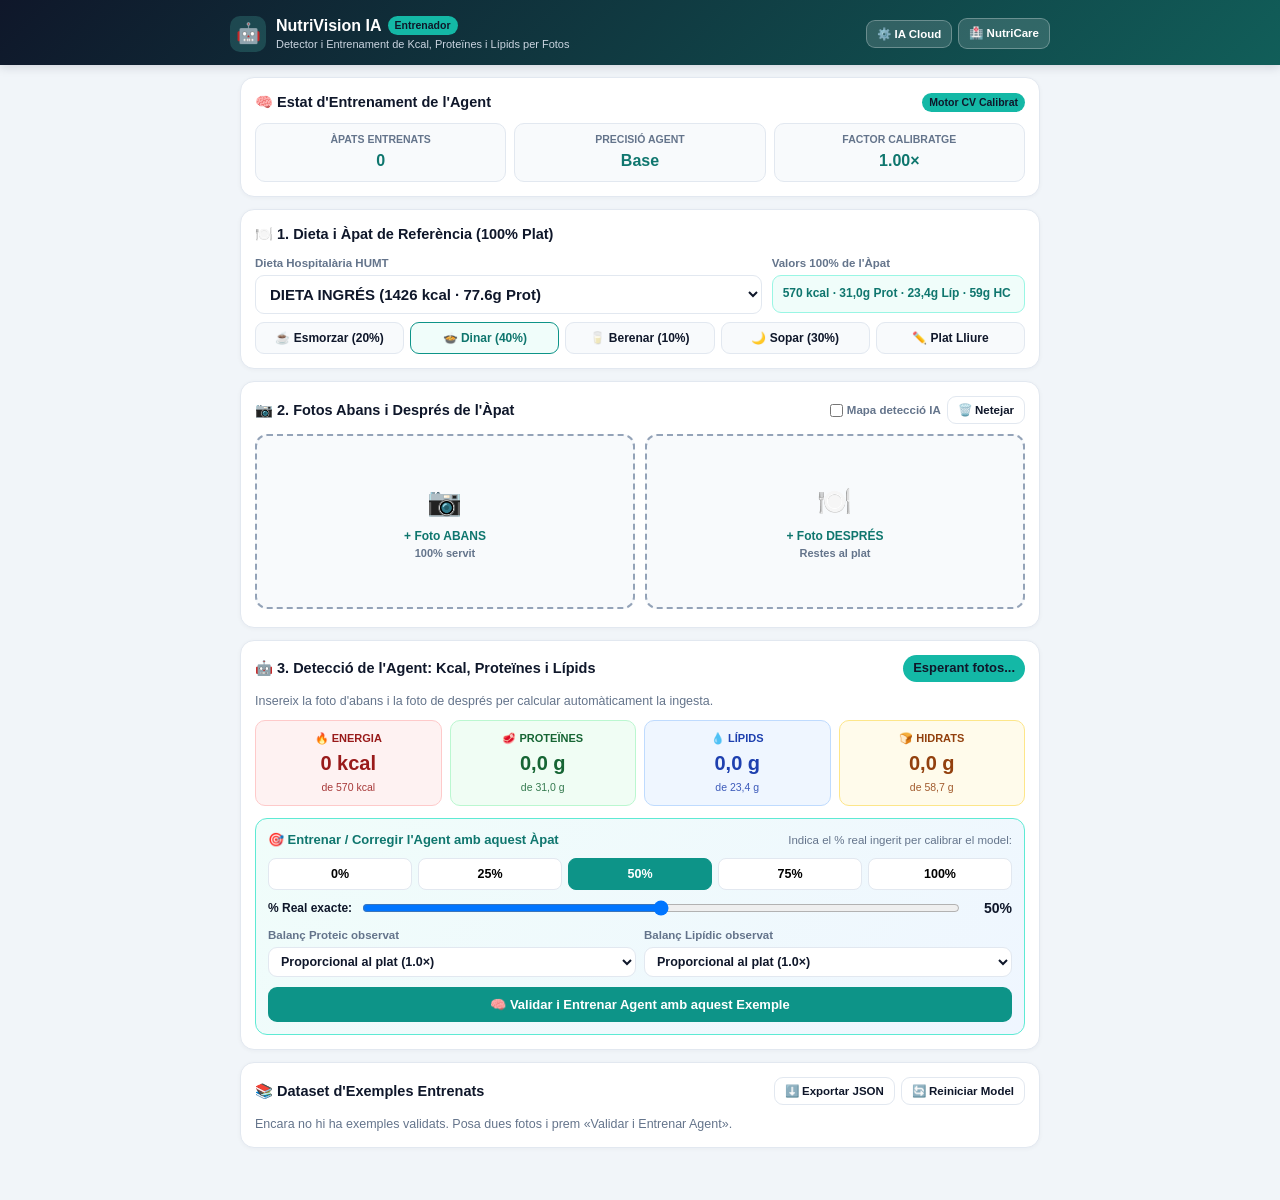
==== foto-agent.html @ 49af00ed "Actualitzar foto-agent.html (Flux progressiu de 9 passos)" ====
<!DOCTYPE html>
<html lang="ca">
<head>
  <meta charset="UTF-8">
  <meta name="viewport" content="width=device-width, initial-scale=1.0, maximum-scale=1.0, user-scalable=no, viewport-fit=cover">
  <meta name="theme-color" content="#0d9488">
  <meta name="apple-mobile-web-app-title" content="NutriVision">
  <meta name="apple-mobile-web-app-capable" content="yes">
  <meta name="apple-mobile-web-app-status-bar-style" content="default">
  <link rel="icon" type="image/svg+xml" href="favicon.svg">
  <link rel="icon" type="image/png" sizes="32x32" href="favicon.png">
  <link rel="apple-touch-icon" sizes="180x180" href="apple-touch-icon.png">
  <link rel="manifest" href="manifest-agent.json">
  <title>NutriVision IA · Entrenador d'Ingesta per Fotos</title>
  <style>
    :root {
      --primary: #0d9488;
      --primary-dark: #0f766e;
      --primary-soft: #f0fdfa;
      --accent: #0284c7;
      --bg: #f1f5f9;
      --surface: #ffffff;
      --surface-alt: #f8fafc;
      --border: #e2e8f0;
      --text: #0f172a;
      --text-muted: #64748b;
      --danger: #dc2626;
      --success: #16a34a;
      --warning: #d97706;
    }

    * {
      box-sizing: border-box;
      margin: 0;
      padding: 0;
      -webkit-tap-highlight-color: transparent;
    }

    html, body {
      width: 100%;
      max-width: 100%;
      overflow-x: hidden;
      font-family: -apple-system, BlinkMacSystemFont, "Segoe UI", Roboto, sans-serif;
      background: var(--bg);
      color: var(--text);
      font-size: 14px;
      line-height: 1.45;
      padding-bottom: calc(env(safe-area-inset-bottom, 16px) + 20px);
    }

    .app-header {
      background: linear-gradient(135deg, #0f172a 0%, #115e59 100%);
      color: #fff;
      padding: max(14px, calc(env(safe-area-inset-top, 0px) + 10px)) 16px 12px;
      box-shadow: 0 2px 10px rgba(15, 23, 42, 0.15);
    }

    .header-inner {
      max-width: 820px;
      margin: 0 auto;
      display: flex;
      justify-content: space-between;
      align-items: center;
      gap: 10px;
      flex-wrap: wrap;
    }

    .brand {
      display: flex;
      align-items: center;
      gap: 10px;
    }

    .brand-icon {
      width: 36px;
      height: 36px;
      border-radius: 10px;
      background: rgba(94, 234, 212, 0.18);
      display: flex;
      align-items: center;
      justify-content: center;
      font-size: 20px;
    }

    .brand h1 {
      font-size: 16px;
      font-weight: 800;
      display: flex;
      align-items: center;
      gap: 6px;
    }

    .tag-pill {
      font-size: 10.5px;
      padding: 2px 7px;
      border-radius: 999px;
      background: #14b8a6;
      color: #0f172a;
      font-weight: 800;
    }

    .container {
      max-width: 820px;
      margin: 12px auto;
      padding: 0 10px;
      display: flex;
      flex-direction: column;
      gap: 12px;
    }

    .card {
      background: var(--surface);
      border: 1px solid var(--border);
      border-radius: 14px;
      padding: 14px;
      box-shadow: 0 1px 4px rgba(15, 23, 42, 0.04);
    }

    .card-header {
      display: flex;
      justify-content: space-between;
      align-items: center;
      gap: 8px;
      flex-wrap: wrap;
      margin-bottom: 10px;
    }

    .card-title {
      font-size: 14.5px;
      font-weight: 800;
      color: var(--text);
      display: flex;
      align-items: center;
      gap: 6px;
    }

    .stats-strip {
      display: grid;
      grid-template-columns: repeat(3, 1fr);
      gap: 8px;
    }

    .stat-mini {
      background: var(--surface-alt);
      border: 1px solid var(--border);
      border-radius: 10px;
      padding: 8px 10px;
      text-align: center;
    }

    .stat-mini .lbl {
      font-size: 10.5px;
      font-weight: 700;
      color: var(--text-muted);
      text-transform: uppercase;
    }

    .stat-mini .val {
      font-size: 16px;
      font-weight: 900;
      color: var(--primary-dark);
      margin-top: 2px;
    }

    .form-grid {
      display: grid;
      grid-template-columns: 2fr 1fr;
      gap: 10px;
    }

    @media (max-width: 600px) {
      .form-grid {
        grid-template-columns: 1fr;
      }
    }

    label {
      display: block;
      font-size: 11.5px;
      font-weight: 700;
      color: var(--text-muted);
      margin-bottom: 4px;
    }

    select, input[type="number"], input[type="text"] {
      width: 100%;
      padding: 9px 10px;
      border: 1.5px solid var(--border);
      border-radius: 9px;
      font-size: 15px;
      font-weight: 600;
      background: #fff;
      color: var(--text);
    }

    .meal-pills {
      display: grid;
      grid-template-columns: repeat(5, 1fr);
      gap: 6px;
      margin-top: 8px;
    }

    @media (max-width: 520px) {
      .meal-pills {
        grid-template-columns: repeat(3, 1fr);
      }
    }

    .meal-pill-btn {
      padding: 8px 6px;
      border-radius: 9px;
      border: 1.5px solid var(--border);
      background: var(--surface-alt);
      font-size: 12px;
      font-weight: 700;
      cursor: pointer;
      text-align: center;
      color: var(--text);
    }

    .meal-pill-btn.active {
      border-color: var(--primary);
      background: var(--primary-soft);
      color: var(--primary-dark);
    }

    .photos-grid {
      display: grid;
      grid-template-columns: 1fr 1fr;
      gap: 10px;
    }

    .photo-box {
      border: 2px dashed #94a3b8;
      border-radius: 12px;
      background: var(--surface-alt);
      min-height: 175px;
      display: flex;
      flex-direction: column;
      align-items: center;
      justify-content: center;
      padding: 10px;
      cursor: pointer;
      position: relative;
      overflow: hidden;
      text-align: center;
    }

    .photo-box.loaded {
      border-style: solid;
      border-color: var(--primary);
      background: #f0fdfa;
    }

    .photo-box img, .photo-box canvas {
      max-width: 100%;
      max-height: 150px;
      border-radius: 8px;
      object-fit: cover;
      display: block;
    }

    .photo-tag {
      margin-top: 6px;
      font-size: 12px;
      font-weight: 800;
      color: var(--primary-dark);
    }

    .btn {
      display: inline-flex;
      align-items: center;
      justify-content: center;
      gap: 6px;
      padding: 9px 14px;
      border-radius: 9px;
      font-size: 13px;
      font-weight: 800;
      border: 1.5px solid transparent;
      cursor: pointer;
      text-decoration: none;
    }

    .btn-sm {
      padding: 6px 10px;
      font-size: 11.5px;
    }

    .btn-primary {
      background: var(--primary);
      color: #fff;
    }

    .btn-outline {
      background: #fff;
      border-color: var(--border);
      color: var(--text);
    }

    .btn-header {
      background: rgba(255, 255, 255, 0.14);
      color: #fff;
      border-color: rgba(255, 255, 255, 0.28);
    }

    .macros-result-grid {
      display: grid;
      grid-template-columns: repeat(4, 1fr);
      gap: 8px;
      margin-top: 10px;
    }

    @media (max-width: 520px) {
      .macros-result-grid {
        grid-template-columns: repeat(2, 1fr);
      }
    }

    .macro-card {
      padding: 10px;
      border-radius: 10px;
      text-align: center;
      border: 1.5px solid var(--border);
    }

    .macro-card.kcal { background: #fef2f2; border-color: #fecaca; color: #991b1b; }
    .macro-card.prot { background: #f0fdf4; border-color: #bbf7d0; color: #166534; }
    .macro-card.lip  { background: #eff6ff; border-color: #bfdbfe; color: #1e40af; }
    .macro-card.carb { background: #fffbeb; border-color: #fde68a; color: #92400e; }

    .macro-card .m-lbl {
      font-size: 11px;
      font-weight: 800;
      text-transform: uppercase;
    }

    .macro-card .m-val {
      font-size: 20px;
      font-weight: 900;
      margin: 2px 0;
    }

    .macro-card .m-sub {
      font-size: 10.5px;
      opacity: 0.85;
    }

    .train-box {
      margin-top: 12px;
      padding: 12px;
      border-radius: 12px;
      background: linear-gradient(135deg, #f0fdfa 0%, #eff6ff 100%);
      border: 1.5px solid #5eead4;
    }

    .comstock-quick-row {
      display: grid;
      grid-template-columns: repeat(5, 1fr);
      gap: 6px;
      margin: 8px 0;
    }

    .comstock-q-btn {
      padding: 8px 4px;
      border-radius: 8px;
      border: 1.5px solid var(--border);
      background: #fff;
      font-weight: 800;
      font-size: 12.5px;
      cursor: pointer;
    }

    .comstock-q-btn.active {
      background: var(--primary);
      color: #fff;
      border-color: var(--primary);
    }

    .history-item {
      display: flex;
      justify-content: space-between;
      align-items: center;
      gap: 8px;
      padding: 8px 10px;
      border-bottom: 1px solid var(--border);
      font-size: 12px;
    }

    .history-item:last-child {
      border-bottom: none;
    }

    .history-thumbs {
      display: flex;
      gap: 4px;
      align-items: center;
    }

    .history-thumbs img {
      width: 36px;
      height: 36px;
      border-radius: 6px;
      object-fit: cover;
      border: 1px solid var(--border);
    }
  </style>
</head>
<body>

  <header class="app-header">
    <div class="header-inner">
      <div class="brand">
        <div class="brand-icon">🤖</div>
        <div>
          <h1>
            NutriVision IA
            <span class="tag-pill">Entrenador</span>
          </h1>
          <div style="font-size:11px; color:#cbd5e1;">Detector i Entrenament de Kcal, Proteïnes i Lípids per Fotos</div>
        </div>
      </div>
      <div style="display:flex; gap:6px; align-items:center;">
        <button type="button" class="btn btn-sm btn-header" id="btn-cloud-key">⚙️ IA Cloud</button>
        <a href="index.html" class="btn btn-sm btn-header">🏥 NutriCare</a>
      </div>
    </div>
  </header>

  <main class="container">

    <!-- ESTAT D'ENTRENAMENT DEL MODEL -->
    <section class="card">
      <div class="card-header">
        <div class="card-title">🧠 Estat d'Entrenament de l'Agent</div>
        <span class="tag-pill" id="badge-agent-engine">Motor CV Calibrat</span>
      </div>
      <div class="stats-strip">
        <div class="stat-mini">
          <div class="lbl">Àpats Entrenats</div>
          <div class="val" id="stat-samples-count">0</div>
        </div>
        <div class="stat-mini">
          <div class="lbl">Precisió Agent</div>
          <div class="val" id="stat-accuracy">—</div>
        </div>
        <div class="stat-mini">
          <div class="lbl">Factor Calibratge</div>
          <div class="val" id="stat-calib-factor">1.00×</div>
        </div>
      </div>
    </section>

    <!-- PAS 1: DIETA I ÀPAT -->
    <section class="card">
      <div class="card-header">
        <div class="card-title">🍽️ 1. Dieta i Àpat de Referència (100% Plat)</div>
      </div>
      <div class="form-grid">
        <div>
          <label>Dieta Hospitalària HUMT</label>
          <select id="sel-diet"></select>
        </div>
        <div>
          <label>Valors 100% de l'Àpat</label>
          <div id="meal-100-reference" style="padding:9px 10px; background:var(--primary-soft); border:1px solid #99f6e4; border-radius:9px; font-size:12px; font-weight:800; color:var(--primary-dark);"></div>
        </div>
      </div>

      <div class="meal-pills">
        <button type="button" class="meal-pill-btn" data-meal="breakfast" data-weight="0.2">☕ Esmorzar (20%)</button>
        <button type="button" class="meal-pill-btn active" data-meal="lunch" data-weight="0.4">🍲 Dinar (40%)</button>
        <button type="button" class="meal-pill-btn" data-meal="snack" data-weight="0.1">🥛 Berenar (10%)</button>
        <button type="button" class="meal-pill-btn" data-meal="dinner" data-weight="0.3">🌙 Sopar (30%)</button>
        <button type="button" class="meal-pill-btn" data-meal="custom" data-weight="1.0">✏️ Plat Lliure</button>
      </div>

      <div id="custom-macros-box" style="display:none; margin-top:10px; padding-top:10px; border-top:1px solid var(--border);">
        <div style="display:grid; grid-template-columns: repeat(4, 1fr); gap:8px;">
          <div>
            <label>Kcal plat (100%)</label>
            <input type="number" id="inp-custom-kcal" value="650" min="50" max="2500">
          </div>
          <div>
            <label>Proteïnes (g)</label>
            <input type="number" id="inp-custom-prot" value="32" min="0" max="200" step="0.5">
          </div>
          <div>
            <label>Lípids (g)</label>
            <input type="number" id="inp-custom-lip" value="24" min="0" max="200" step="0.5">
          </div>
          <div>
            <label>Hidrats (g)</label>
            <input type="number" id="inp-custom-carb" value="75" min="0" max="300" step="0.5">
          </div>
        </div>
      </div>
    </section>

    <!-- PAS 2: FOTOS ABANS I DESPRÉS -->
    <section class="card">
      <div class="card-header">
        <div class="card-title">📷 2. Fotos Abans i Després de l'Àpat</div>
        <div style="display:flex; gap:6px;">
          <label style="display:inline-flex; align-items:center; gap:4px; font-size:11.5px; cursor:pointer; margin:0;">
            <input type="checkbox" id="chk-show-heatmap"> Mapa detecció IA
          </label>
          <button type="button" class="btn btn-sm btn-outline" id="btn-clear-photos">🗑️ Netejar</button>
        </div>
      </div>

      <div class="photos-grid">
        <label class="photo-box" id="box-photo-before">
          <input type="file" accept="image/*" id="inp-photo-before" style="display:none;">
          <div id="preview-before-wrap">
            <div style="font-size:28px;">📷</div>
            <div class="photo-tag">+ Foto ABANS</div>
            <div style="font-size:11px; color:var(--text-muted);">100% servit</div>
          </div>
        </label>

        <label class="photo-box" id="box-photo-after">
          <input type="file" accept="image/*" id="inp-photo-after" style="display:none;">
          <div id="preview-after-wrap">
            <div style="font-size:28px;">🍽️</div>
            <div class="photo-tag">+ Foto DESPRÉS</div>
            <div style="font-size:11px; color:var(--text-muted);">Restes al plat</div>
          </div>
        </label>
      </div>
    </section>

    <!-- PAS 3: PREDICCIÓ DE L'AGENT I ENTRENAMENT SUPERVISAT -->
    <section class="card" id="result-section">
      <div class="card-header">
        <div class="card-title">🤖 3. Detecció de l'Agent: Kcal, Proteïnes i Lípids</div>
        <span class="tag-pill" id="badge-pred-pct" style="font-size:13px; padding:4px 10px;">Esperant fotos...</span>
      </div>

      <div id="agent-explanation" style="font-size:12.5px; color:var(--text-muted); margin-bottom:6px;">
        Insereix la foto d'abans i la foto de després per calcular automàticament la ingesta.
      </div>

      <div class="macros-result-grid">
        <div class="macro-card kcal">
          <div class="m-lbl">🔥 Energia</div>
          <div class="m-val" id="res-kcal">0 kcal</div>
          <div class="m-sub" id="res-kcal-sub">de 0 kcal</div>
        </div>
        <div class="macro-card prot">
          <div class="m-lbl">🥩 Proteïnes</div>
          <div class="m-val" id="res-prot">0,0 g</div>
          <div class="m-sub" id="res-prot-sub">de 0,0 g</div>
        </div>
        <div class="macro-card lip">
          <div class="m-lbl">💧 Lípids</div>
          <div class="m-val" id="res-lip">0,0 g</div>
          <div class="m-sub" id="res-lip-sub">de 0,0 g</div>
        </div>
        <div class="macro-card carb">
          <div class="m-lbl">🍞 Hidrats</div>
          <div class="m-val" id="res-carb">0,0 g</div>
          <div class="m-sub" id="res-carb-sub">de 0,0 g</div>
        </div>
      </div>

      <!-- BLOC D'ENTRENAMENT I CORRECCIÓ SUPERVISADA -->
      <div class="train-box">
        <div style="display:flex; justify-content:space-between; align-items:center; flex-wrap:wrap; gap:6px;">
          <strong style="font-size:13px; color:var(--primary-dark);">🎯 Entrenar / Corregir l'Agent amb aquest Àpat</strong>
          <span style="font-size:11.5px; color:var(--text-muted);">Indica el % real ingerit per calibrar el model:</span>
        </div>

        <div class="comstock-quick-row">
          <button type="button" class="comstock-q-btn" data-train-pct="0">0%</button>
          <button type="button" class="comstock-q-btn" data-train-pct="25">25%</button>
          <button type="button" class="comstock-q-btn" data-train-pct="50">50%</button>
          <button type="button" class="comstock-q-btn" data-train-pct="75">75%</button>
          <button type="button" class="comstock-q-btn" data-train-pct="100">100%</button>
        </div>

        <div style="display:flex; align-items:center; gap:10px; margin:8px 0;">
          <span style="font-size:12px; font-weight:700;">% Real exacte:</span>
          <input type="range" id="slider-true-pct" min="0" max="100" step="5" value="50" style="flex:1;">
          <strong id="lbl-true-pct" style="min-width:42px; text-align:right; font-size:14px;">50%</strong>
        </div>

        <div style="display:grid; grid-template-columns:1fr 1fr; gap:8px; margin-bottom:10px;">
          <div>
            <label>Balanç Proteic observat</label>
            <select id="sel-true-prot-bias" style="font-size:12.5px; padding:6px 8px;">
              <option value="1.0">Proporcional al plat (1.0×)</option>
              <option value="1.2">Ha menjat més carn/peix/2n (+20%)</option>
              <option value="0.75">Ha deixat la carn/peix/2n (-25%)</option>
            </select>
          </div>
          <div>
            <label>Balanç Lipídic observat</label>
            <select id="sel-true-lip-bias" style="font-size:12.5px; padding:6px 8px;">
              <option value="1.0">Proporcional al plat (1.0×)</option>
              <option value="1.15">Ha menjat tota la salsa/amaniment (+15%)</option>
              <option value="0.8">Ha deixat salsa/oli (-20%)</option>
            </select>
          </div>
        </div>

        <button type="button" class="btn btn-primary" id="btn-save-training" style="width:100%;">
          🧠 Validar i Entrenar Agent amb aquest Exemple
        </button>
        <div id="train-feedback-msg" style="display:none; margin-top:8px; font-size:12px; font-weight:700; color:var(--success); text-align:center;"></div>
      </div>
    </section>

    <!-- HISTORIAL D'EXEMPLES ENTRENATS -->
    <section class="card">
      <div class="card-header">
        <div class="card-title">📚 Dataset d'Exemples Entrenats</div>
        <div style="display:flex; gap:6px;">
          <button type="button" class="btn btn-sm btn-outline" id="btn-export-dataset">⬇️ Exportar JSON</button>
          <button type="button" class="btn btn-sm btn-outline" id="btn-reset-calibration">🔄 Reiniciar Model</button>
        </div>
      </div>
      <div id="training-history-list" style="font-size:12.5px; color:var(--text-muted);">
        Encara no hi ha exemples validats.
      </div>
    </section>

  </main>

  <script src="js/data.js"></script>
  <script>
    (function () {
      const CALIB_KEY = "nutrihumt_vision_calibration_v1";
      const GEMINI_KEY_STORAGE = "nutrihumt_gemini_api_key";

      let state = {
        dietName: "DIETA INGRÉS",
        mealKey: "lunch",
        mealWeight: 0.4,
        customKcal: 650,
        customProt: 32,
        customLip: 24,
        customCarb: 75,
        photoBefore: null,
        photoAfter: null,
        rawBeforeMetrics: null,
        rawAfterMetrics: null,
        rawUnadjustedPct: 0.5,
        predictedPct: 0.5,
        proteinFactor: 1.0,
        lipidFactor: 1.0,
        carbFactor: 1.0,
        truePct: 0.5,
        showHeatmap: false
      };

      function loadCalibration() {
        try {
          const raw = localStorage.getItem(CALIB_KEY);
          if (raw) {
            const parsed = JSON.parse(raw);
            return {
              scaleFactor: Number(parsed.scaleFactor) || 1.0,
              offsetBias: Number(parsed.offsetBias) || 0.0,
              emptyPlateFloorRatio: Number(parsed.emptyPlateFloorRatio) || 0.18,
              proteinBias: Number(parsed.proteinBias) || 1.0,
              lipidBias: Number(parsed.lipidBias) || 1.0,
              samplesCount: Number(parsed.samplesCount) || 0,
              totalAbsError: Number(parsed.totalAbsError) || 0,
              history: Array.isArray(parsed.history) ? parsed.history : []
            };
          }
        } catch (e) {}
        return {
          scaleFactor: 1.0,
          offsetBias: 0.0,
          emptyPlateFloorRatio: 0.18,
          proteinBias: 1.0,
          lipidBias: 1.0,
          samplesCount: 0,
          totalAbsError: 0,
          history: []
        };
      }

      function saveCalibration(cal) {
        try {
          localStorage.setItem(CALIB_KEY, JSON.stringify(cal));
        } catch (e) {}
      }

      function fmt(n, dec = 0) {
        return Number(n || 0).toLocaleString("ca-ES", {
          minimumFractionDigits: dec,
          maximumFractionDigits: dec
        });
      }

      function getBaseMealMacros() {
        if (state.mealKey === "custom") {
          return {
            kcal: Number(state.customKcal) || 0,
            protein: Number(state.customProt) || 0,
            lipids: Number(state.customLip) || 0,
            carbs: Number(state.customCarb) || 0
          };
        }
        const diets = (window.HUMT_DATA && window.HUMT_DATA.hospitalDiets) || [];
        const d = diets.find((x) => x.name === state.dietName) || diets[0] || { kcal: 1800, protein: 80, lipids: 60, carbs: 200 };
        return {
          kcal: d.kcal * state.mealWeight,
          protein: d.protein * state.mealWeight,
          lipids: d.lipids * state.mealWeight,
          carbs: d.carbs * state.mealWeight
        };
      }

      function extractDishMetrics(dataUrl, drawHeatmapCanvas) {
        return new Promise((resolve) => {
          const img = new Image();
          img.onload = () => {
            const S = 140;
            const canvas = document.createElement("canvas");
            canvas.width = S;
            canvas.height = S;
            const ctx = canvas.getContext("2d");
            ctx.drawImage(img, 0, 0, S, S);
            const imgData = ctx.getImageData(0, 0, S, S);
            const data = imgData.data;

            let bgR = 0, bgG = 0, bgB = 0, bgCount = 0;
            const cx = S / 2, cy = S / 2;
            for (let y = 0; y < S; y++) {
              for (let x = 0; x < S; x++) {
                const dx = (x - cx) / S;
                const dy = (y - cy) / S;
                const r = Math.sqrt(dx * dx + dy * dy);
                if (r >= 0.35 && r <= 0.45) {
                  const i = (y * S + x) * 4;
                  bgR += data[i];
                  bgG += data[i + 1];
                  bgB += data[i + 2];
                  bgCount++;
                }
              }
            }
            if (bgCount > 0) {
              bgR /= bgCount; bgG /= bgCount; bgB /= bgCount;
            } else {
              bgR = 230; bgG = 230; bgB = 230;
            }

            let foodScore = 0, proteinSignal = 0, lipidSignal = 0, carbSignal = 0, roiPixels = 0;

            for (let y = 2; y < S - 2; y++) {
              for (let x = 2; x < S - 2; x++) {
                const dx = (x - cx) / S;
                const dy = (y - cy) / S;
                const r = Math.sqrt(dx * dx + dy * dy);
                if (r > 0.38) continue;
                roiPixels++;

                const i = (y * S + x) * 4;
                const R = data[i], G = data[i + 1], B = data[i + 2];
                const distBg = Math.sqrt((R - bgR) ** 2 + (G - bgG) ** 2 + (B - bgB) ** 2) / 255;
                const maxC = Math.max(R, G, B) / 255;
                const minC = Math.min(R, G, B) / 255;
                const sat = maxC > 0.05 ? (maxC - minC) / maxC : 0;

                const iRight = (y * S + (x + 1)) * 4;
                const iDown = ((y + 1) * S + x) * 4;
                const lum = (R + G + B) / (3 * 255);
                const lumR = (data[iRight] + data[iRight + 1] + data[iRight + 2]) / (3 * 255);
                const lumD = (data[iDown] + data[iDown + 1] + data[iDown + 2]) / (3 * 255);
                const edge = Math.min(1, (Math.abs(lum - lumR) + Math.abs(lum - lumD)) * 3.5);

                const pixelFood = Math.min(1, sat * 1.45 + distBg * 1.15 + edge * 0.65);
                if (pixelFood > 0.22) {
                  foodScore += pixelFood;
                  const warmth = Math.max(0, (R - B) / 255);
                  const redness = Math.max(0, (R - G * 0.85) / 255);
                  const yellowness = Math.max(0, ((R + G) / 2 - B) / 255);

                  proteinSignal += pixelFood * (0.5 + redness * 1.3 + edge * 0.6);
                  lipidSignal += pixelFood * (0.5 + yellowness * 1.2 + sat * 0.5);
                  carbSignal += pixelFood * (0.5 + warmth * 0.8 + (1 - sat) * 0.5);

                  if (drawHeatmapCanvas) {
                    data[i] = Math.min(255, R * 0.4 + 20);
                    data[i + 1] = Math.min(255, G * 0.3 + 215);
                    data[i + 2] = Math.min(255, B * 0.3 + 170);
                  }
                }
              }
            }

            let heatmapUrl = null;
            if (drawHeatmapCanvas) {
              ctx.putImageData(imgData, 0, 0);
              heatmapUrl = canvas.toDataURL("image/jpeg", 0.8);
            }

            const norm = roiPixels || 1;
            resolve({
              foodDensity: foodScore / norm,
              proteinDensity: proteinSignal / norm,
              lipidDensity: lipidSignal / norm,
              carbDensity: carbSignal / norm,
              heatmapUrl
            });
          };
          img.src = dataUrl;
        });
      }

      async function runAgentAnalysis() {
        const cal = loadCalibration();
        if (!state.photoBefore || !state.photoAfter) {
          renderUI();
          return;
        }

        const beforeM = await extractDishMetrics(state.photoBefore, state.showHeatmap);
        const afterM = await extractDishMetrics(state.photoAfter, state.showHeatmap);
        state.rawBeforeMetrics = beforeM;
        state.rawAfterMetrics = afterM;

        const baseD = Math.max(0.06, beforeM.foodDensity);
        const emptyFloor = Math.min(0.1, baseD * cal.emptyPlateFloorRatio);
        const netBefore = Math.max(0.04, beforeM.foodDensity - emptyFloor);
        const netAfter = Math.max(0, afterM.foodDensity - emptyFloor);

        const rawUnadjusted = Math.max(0, Math.min(1, 1 - netAfter / netBefore));
        state.rawUnadjustedPct = rawUnadjusted;

        // Aplicació dels paràmetres entrenats (scaleFactor + offsetBias)
        const calibrated = Math.max(0, Math.min(1, rawUnadjusted * cal.scaleFactor + cal.offsetBias));
        state.predictedPct = Math.round(calibrated * 100) / 100;
        state.truePct = state.predictedPct;

        const calcSpecFactor = (bVal, aVal, bias) => {
          if (state.predictedPct <= 0.05 || state.predictedPct >= 0.95 || bVal <= 0.02) return 1.0;
          const specEaten = Math.max(0, Math.min(1, 1 - Math.max(0, aVal - emptyFloor * 0.7) / Math.max(0.02, bVal - emptyFloor * 0.7)));
          const ratio = (specEaten / Math.max(0.1, rawUnadjusted)) * bias;
          return Math.round(Math.max(0.75, Math.min(1.25, ratio)) * 100) / 100;
        };

        state.proteinFactor = calcSpecFactor(beforeM.proteinDensity, afterM.proteinDensity, cal.proteinBias);
        state.lipidFactor = calcSpecFactor(beforeM.lipidDensity, afterM.lipidDensity, cal.lipidBias);
        state.carbFactor = 1.0;

        renderUI();
      }

      function renderUI() {
        const cal = loadCalibration();
        document.getElementById("stat-samples-count").textContent = String(cal.samplesCount);
        const meanErr = cal.samplesCount > 0 ? cal.totalAbsError / cal.samplesCount : null;
        document.getElementById("stat-accuracy").textContent =
          meanErr !== null ? `${fmt(Math.max(0, 100 - meanErr * 100), 1)}%` : "Base";
        document.getElementById("stat-calib-factor").textContent = `${cal.scaleFactor.toFixed(2)}×`;

        const base = getBaseMealMacros();
        document.getElementById("meal-100-reference").textContent =
          `${fmt(base.kcal, 0)} kcal · ${fmt(base.protein, 1)}g Prot · ${fmt(base.lipids, 1)}g Líp · ${fmt(base.carbs, 0)}g HC`;

        document.getElementById("custom-macros-box").style.display = state.mealKey === "custom" ? "block" : "none";

        // Previsualització Fotos
        const bWrap = document.getElementById("preview-before-wrap");
        const boxB = document.getElementById("box-photo-before");
        if (state.photoBefore) {
          boxB.classList.add("loaded");
          const srcB = state.showHeatmap && state.rawBeforeMetrics?.heatmapUrl ? state.rawBeforeMetrics.heatmapUrl : state.photoBefore;
          bWrap.innerHTML = `<img src="${srcB}"><div class="photo-tag">📷 Foto ABANS ✓</div>`;
        } else {
          boxB.classList.remove("loaded");
          bWrap.innerHTML = `<div style="font-size:28px;">📷</div><div class="photo-tag">+ Foto ABANS</div><div style="font-size:11px; color:var(--text-muted);">100% servit</div>`;
        }

        const aWrap = document.getElementById("preview-after-wrap");
        const boxA = document.getElementById("box-photo-after");
        if (state.photoAfter) {
          boxA.classList.add("loaded");
          const srcA = state.showHeatmap && state.rawAfterMetrics?.heatmapUrl ? state.rawAfterMetrics.heatmapUrl : state.photoAfter;
          aWrap.innerHTML = `<img src="${srcA}"><div class="photo-tag">🍽️ Foto DESPRÉS ✓</div>`;
        } else {
          boxA.classList.remove("loaded");
          aWrap.innerHTML = `<div style="font-size:28px;">🍽️</div><div class="photo-tag">+ Foto DESPRÉS</div><div style="font-size:11px; color:var(--text-muted);">Restes al plat</div>`;
        }

        const hasBoth = Boolean(state.photoBefore && state.photoAfter);
        const pct = hasBoth ? state.predictedPct : 0;

        const protG = Math.min(base.protein, base.protein * pct * state.proteinFactor);
        const lipG = Math.min(base.lipids, base.lipids * pct * state.lipidFactor);
        const carbG = Math.min(base.carbs, base.carbs * pct * state.carbFactor);
        const kcal =
          state.proteinFactor !== 1 || state.lipidFactor !== 1
            ? Math.min(base.kcal, protG * 4 + lipG * 9 + carbG * 4)
            : base.kcal * pct;

        document.getElementById("badge-pred-pct").textContent = hasBoth
          ? `🤖 ${Math.round(pct * 100)}% Ingerit`
          : "Esperant fotos...";

        document.getElementById("agent-explanation").innerHTML = hasBoth
          ? `Densitat visual d'aliment: <strong>Abans ${(state.rawBeforeMetrics?.foodDensity * 100 || 0).toFixed(0)}%</strong> → <strong>Després ${(state.rawAfterMetrics?.foodDensity * 100 || 0).toFixed(0)}%</strong> · Factor proteic: <strong>${state.proteinFactor}×</strong> · Factor lipídic: <strong>${state.lipidFactor}×</strong>`
          : "Insereix la foto d'abans i la foto de després per calcular automàticament la ingesta.";

        document.getElementById("res-kcal").textContent = `${fmt(kcal, 0)} kcal`;
        document.getElementById("res-kcal-sub").textContent = `de ${fmt(base.kcal, 0)} kcal`;
        document.getElementById("res-prot").textContent = `${fmt(protG, 1)} g`;
        document.getElementById("res-prot-sub").textContent = `de ${fmt(base.protein, 1)} g`;
        document.getElementById("res-lip").textContent = `${fmt(lipG, 1)} g`;
        document.getElementById("res-lip-sub").textContent = `de ${fmt(base.lipids, 1)} g`;
        document.getElementById("res-carb").textContent = `${fmt(carbG, 1)} g`;
        document.getElementById("res-carb-sub").textContent = `de ${fmt(base.carbs, 1)} g`;

        const truePctInt = Math.round(state.truePct * 100);
        document.getElementById("slider-true-pct").value = String(truePctInt);
        document.getElementById("lbl-true-pct").textContent = `${truePctInt}%`;

        document.querySelectorAll(".comstock-q-btn").forEach((b) => {
          const v = Number(b.getAttribute("data-train-pct"));
          b.classList.toggle("active", Math.abs(truePctInt - v) <= 3);
        });

        // Historial d'exemples entrenats
        const histEl = document.getElementById("training-history-list");
        if (!cal.history || cal.history.length === 0) {
          histEl.innerHTML = "Encara no hi ha exemples validats. Posa dues fotos i prem «Validar i Entrenar Agent».";
        } else {
          histEl.innerHTML = cal.history
            .slice()
            .reverse()
            .map(
              (h) => `
              <div class="history-item">
                <div class="history-thumbs">
                  ${h.thumbBefore ? `<img src="${h.thumbBefore}">` : ""}
                  ${h.thumbAfter ? `<img src="${h.thumbAfter}">` : ""}
                  <div>
                    <strong>${h.dietName} (${h.mealLabel})</strong>
                    <div style="font-size:11px; color:var(--text-muted);">
                      Predicció IA: ${Math.round(h.predPct * 100)}% → Real validat: <strong>${Math.round(h.truePct * 100)}%</strong>
                    </div>
                  </div>
                </div>
                <div style="text-align:right; font-weight:800; color:var(--primary-dark);">
                  🔥 ${fmt(h.kcal, 0)} kcal<br>
                  <span style="font-size:11px;">🥩 ${fmt(h.prot, 1)}g P · 💧 ${fmt(h.lip, 1)}g L</span>
                </div>
              </div>
            `
            )
            .join("");
        }
      }

      function resizeImg(dataUrl, maxW, cb) {
        const img = new Image();
        img.onload = () => {
          const r = img.width > maxW ? maxW / img.width : 1;
          const c = document.createElement("canvas");
          c.width = Math.round(img.width * r);
          c.height = Math.round(img.height * r);
          c.getContext("2d").drawImage(img, 0, 0, c.width, c.height);
          cb(c.toDataURL("image/jpeg", 0.72));
        };
        img.src = dataUrl;
      }

      document.addEventListener("DOMContentLoaded", () => {
        const selDiet = document.getElementById("sel-diet");
        const diets = (window.HUMT_DATA && window.HUMT_DATA.hospitalDiets) || [];
        selDiet.innerHTML = diets
          .map((d) => `<option value="${d.name}" ${d.name === state.dietName ? "selected" : ""}>${d.name} (${d.kcal} kcal · ${d.protein}g Prot)</option>`)
          .join("");

        selDiet.addEventListener("change", (e) => {
          state.dietName = e.target.value;
          renderUI();
        });

        document.querySelectorAll(".meal-pill-btn").forEach((btn) => {
          btn.addEventListener("click", () => {
            document.querySelectorAll(".meal-pill-btn").forEach((b) => b.classList.remove("active"));
            btn.classList.add("active");
            state.mealKey = btn.getAttribute("data-meal");
            state.mealWeight = Number(btn.getAttribute("data-weight")) || 0.4;
            renderUI();
          });
        });

        ["inp-custom-kcal", "inp-custom-prot", "inp-custom-lip", "inp-custom-carb"].forEach((id) => {
          document.getElementById(id)?.addEventListener("input", () => {
            state.customKcal = Number(document.getElementById("inp-custom-kcal").value) || 0;
            state.customProt = Number(document.getElementById("inp-custom-prot").value) || 0;
            state.customLip = Number(document.getElementById("inp-custom-lip").value) || 0;
            state.customCarb = Number(document.getElementById("inp-custom-carb").value) || 0;
            renderUI();
          });
        });

        document.getElementById("inp-photo-before").addEventListener("change", (ev) => {
          const f = ev.target.files && ev.target.files[0];
          if (!f) return;
          const r = new FileReader();
          r.onload = (le) => {
            resizeImg(le.target.result, 420, (url) => {
              state.photoBefore = url;
              runAgentAnalysis();
            });
          };
          r.readAsDataURL(f);
        });

        document.getElementById("inp-photo-after").addEventListener("change", (ev) => {
          const f = ev.target.files && ev.target.files[0];
          if (!f) return;
          const r = new FileReader();
          r.onload = (le) => {
            resizeImg(le.target.result, 420, (url) => {
              state.photoAfter = url;
              runAgentAnalysis();
            });
          };
          r.readAsDataURL(f);
        });

        document.getElementById("chk-show-heatmap").addEventListener("change", (e) => {
          state.showHeatmap = e.target.checked;
          runAgentAnalysis();
        });

        document.getElementById("btn-clear-photos").addEventListener("click", () => {
          state.photoBefore = null;
          state.photoAfter = null;
          state.rawBeforeMetrics = null;
          state.rawAfterMetrics = null;
          renderUI();
        });

        document.querySelectorAll(".comstock-q-btn").forEach((btn) => {
          btn.addEventListener("click", () => {
            state.truePct = Number(btn.getAttribute("data-train-pct")) / 100;
            renderUI();
          });
        });

        document.getElementById("slider-true-pct").addEventListener("input", (e) => {
          state.truePct = Number(e.target.value) / 100;
          renderUI();
        });

        document.getElementById("btn-save-training").addEventListener("click", () => {
          if (!state.photoBefore || !state.photoAfter) {
            alert("Puja primer la Foto ABANS i la Foto DESPRÉS per entrenar l'agent amb aquest exemple.");
            return;
          }
          const cal = loadCalibration();
          const err = Math.abs(state.truePct - state.predictedPct);
          const lr = 0.25; // Taxa d'aprenentatge suau i estable

          if (state.rawUnadjustedPct > 0.1) {
            const targetScale = state.truePct / state.rawUnadjustedPct;
            cal.scaleFactor = Math.max(0.6, Math.min(1.5, cal.scaleFactor * (1 - lr) + targetScale * lr));
          } else {
            const diff = state.truePct - state.predictedPct;
            cal.offsetBias = Math.max(-0.25, Math.min(0.25, cal.offsetBias + diff * lr));
          }

          const pBiasUser = Number(document.getElementById("sel-true-prot-bias").value) || 1.0;
          const lBiasUser = Number(document.getElementById("sel-true-lip-bias").value) || 1.0;
          cal.proteinBias = Math.max(0.75, Math.min(1.3, cal.proteinBias * 0.8 + pBiasUser * 0.2));
          cal.lipidBias = Math.max(0.75, Math.min(1.3, cal.lipidBias * 0.8 + lBiasUser * 0.2));

          cal.samplesCount += 1;
          cal.totalAbsError += err;

          const base = getBaseMealMacros();
          const finalProt = Math.min(base.protein, base.protein * state.truePct * pBiasUser);
          const finalLip = Math.min(base.lipids, base.lipids * state.truePct * lBiasUser);
          const finalCarb = base.carbs * state.truePct;
          const finalKcal = Math.min(base.kcal, finalProt * 4 + finalLip * 9 + finalCarb * 4);

          resizeImg(state.photoBefore, 90, (tb) => {
            resizeImg(state.photoAfter, 90, (ta) => {
              cal.history.push({
                date: new Date().toISOString().slice(0, 16).replace("T", " "),
                dietName: state.mealKey === "custom" ? "Plat Lliure" : state.dietName,
                mealLabel: state.mealKey,
                predPct: state.predictedPct,
                truePct: state.truePct,
                kcal: finalKcal,
                prot: finalProt,
                lip: finalLip,
                thumbBefore: tb,
                thumbAfter: ta
              });
              if (cal.history.length > 25) cal.history.shift();
              saveCalibration(cal);

              state.predictedPct = state.truePct;
              state.proteinFactor = pBiasUser;
              state.lipidFactor = lBiasUser;
              renderUI();

              const fb = document.getElementById("train-feedback-msg");
              fb.style.display = "block";
              fb.textContent = `✅ Agent entrenat! Exemple #${cal.samplesCount} desat i pesos recalibrats (sincronitzat amb NutriCare).`;
              setTimeout(() => (fb.style.display = "none"), 4000);
            });
          });
        });

        document.getElementById("btn-export-dataset").addEventListener("click", () => {
          const cal = loadCalibration();
          const blob = new Blob([JSON.stringify(cal, null, 2)], { type: "application/json" });
          const a = document.createElement("a");
          a.href = URL.createObjectURL(blob);
          a.download = `nutrivision_entrenament_${new Date().toISOString().slice(0, 10)}.json`;
          a.click();
        });

        document.getElementById("btn-reset-calibration").addEventListener("click", () => {
          if (!confirm("Vols reiniciar l'entrenament i els exemples de l'agent a valors de fàbrica?")) return;
          localStorage.removeItem(CALIB_KEY);
          renderUI();
        });

        document.getElementById("btn-cloud-key").addEventListener("click", () => {
          const cur = localStorage.getItem(GEMINI_KEY_STORAGE) || "";
          const k = prompt("Clau API de Google Gemini Vision (opcional, deixa buit per motor CV local):", cur);
          if (k !== null) {
            if (k.trim()) localStorage.setItem(GEMINI_KEY_STORAGE, k.trim());
            else localStorage.removeItem(GEMINI_KEY_STORAGE);
          }
        });

        if ("serviceWorker" in navigator) {
          navigator.serviceWorker.register("./sw.js").catch(() => {});
        }

        renderUI();
      });
    })();
  </script>
</body>
</html>
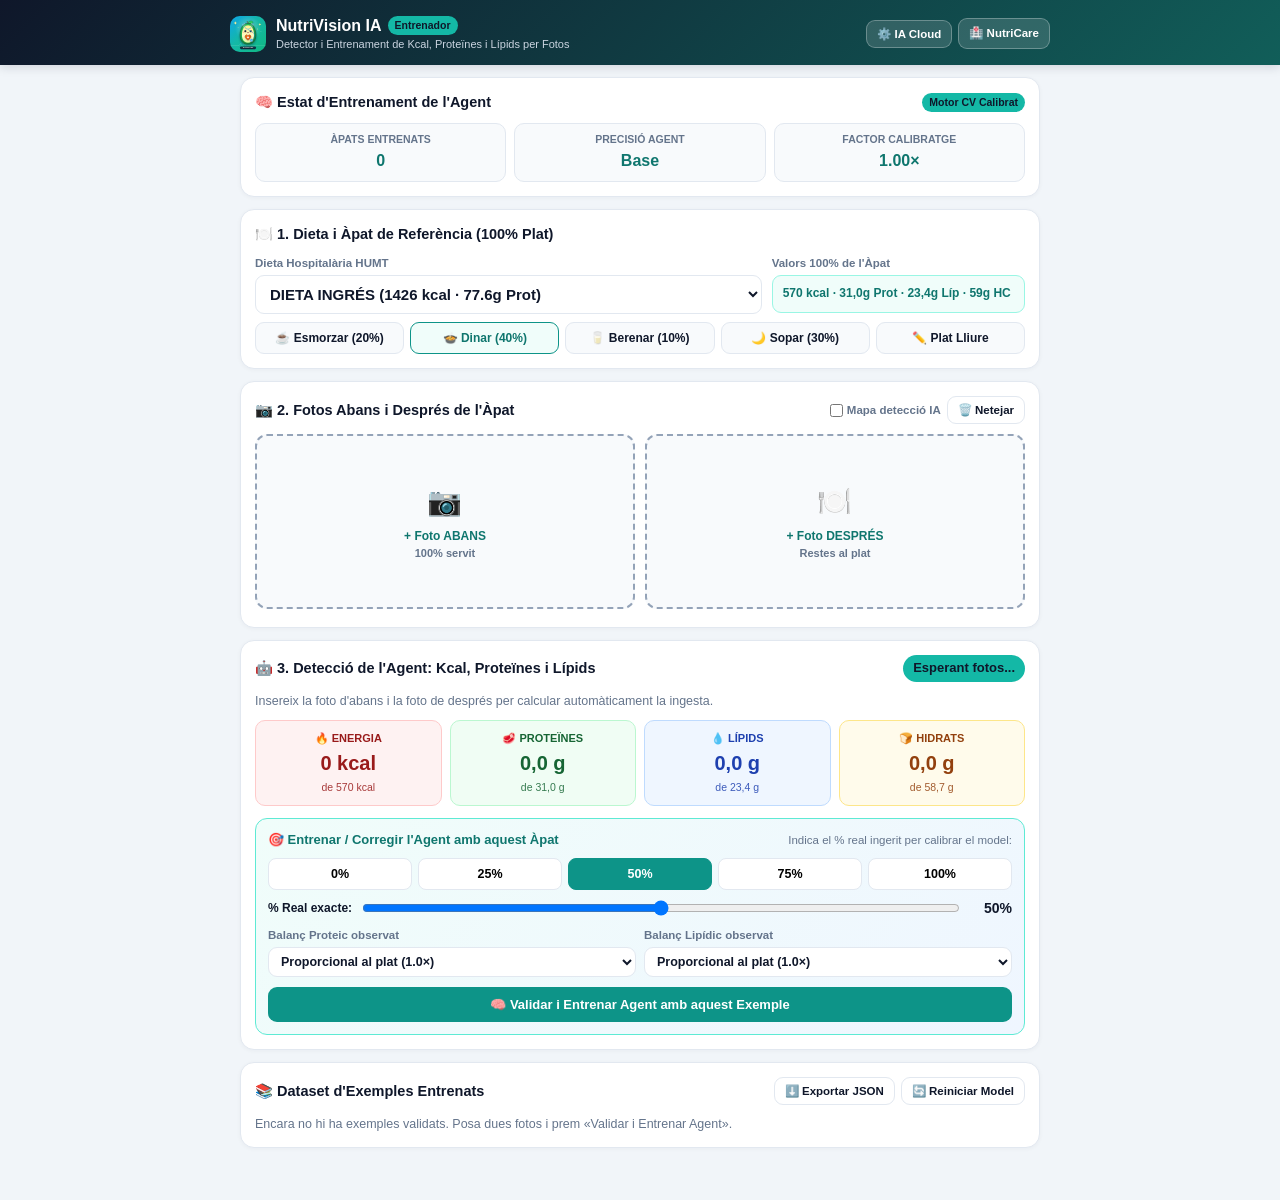
==== commit 8631e432: "Actualitzar foto-agent.html (Flux progressiu de 9 passos)" ====
--- a/foto-agent.html
+++ b/foto-agent.html
@@ -410,7 +410,7 @@
   <header class="app-header">
     <div class="header-inner">
       <div class="brand">
-        <div class="brand-icon">🤖</div>
+        <div class="brand-icon" style="padding:0;overflow:hidden;"><img src="favicon.svg" alt="PHOENIX-ICU" style="width:100%;height:100%;display:block;"></div>
         <div>
           <h1>
             NutriVision IA
